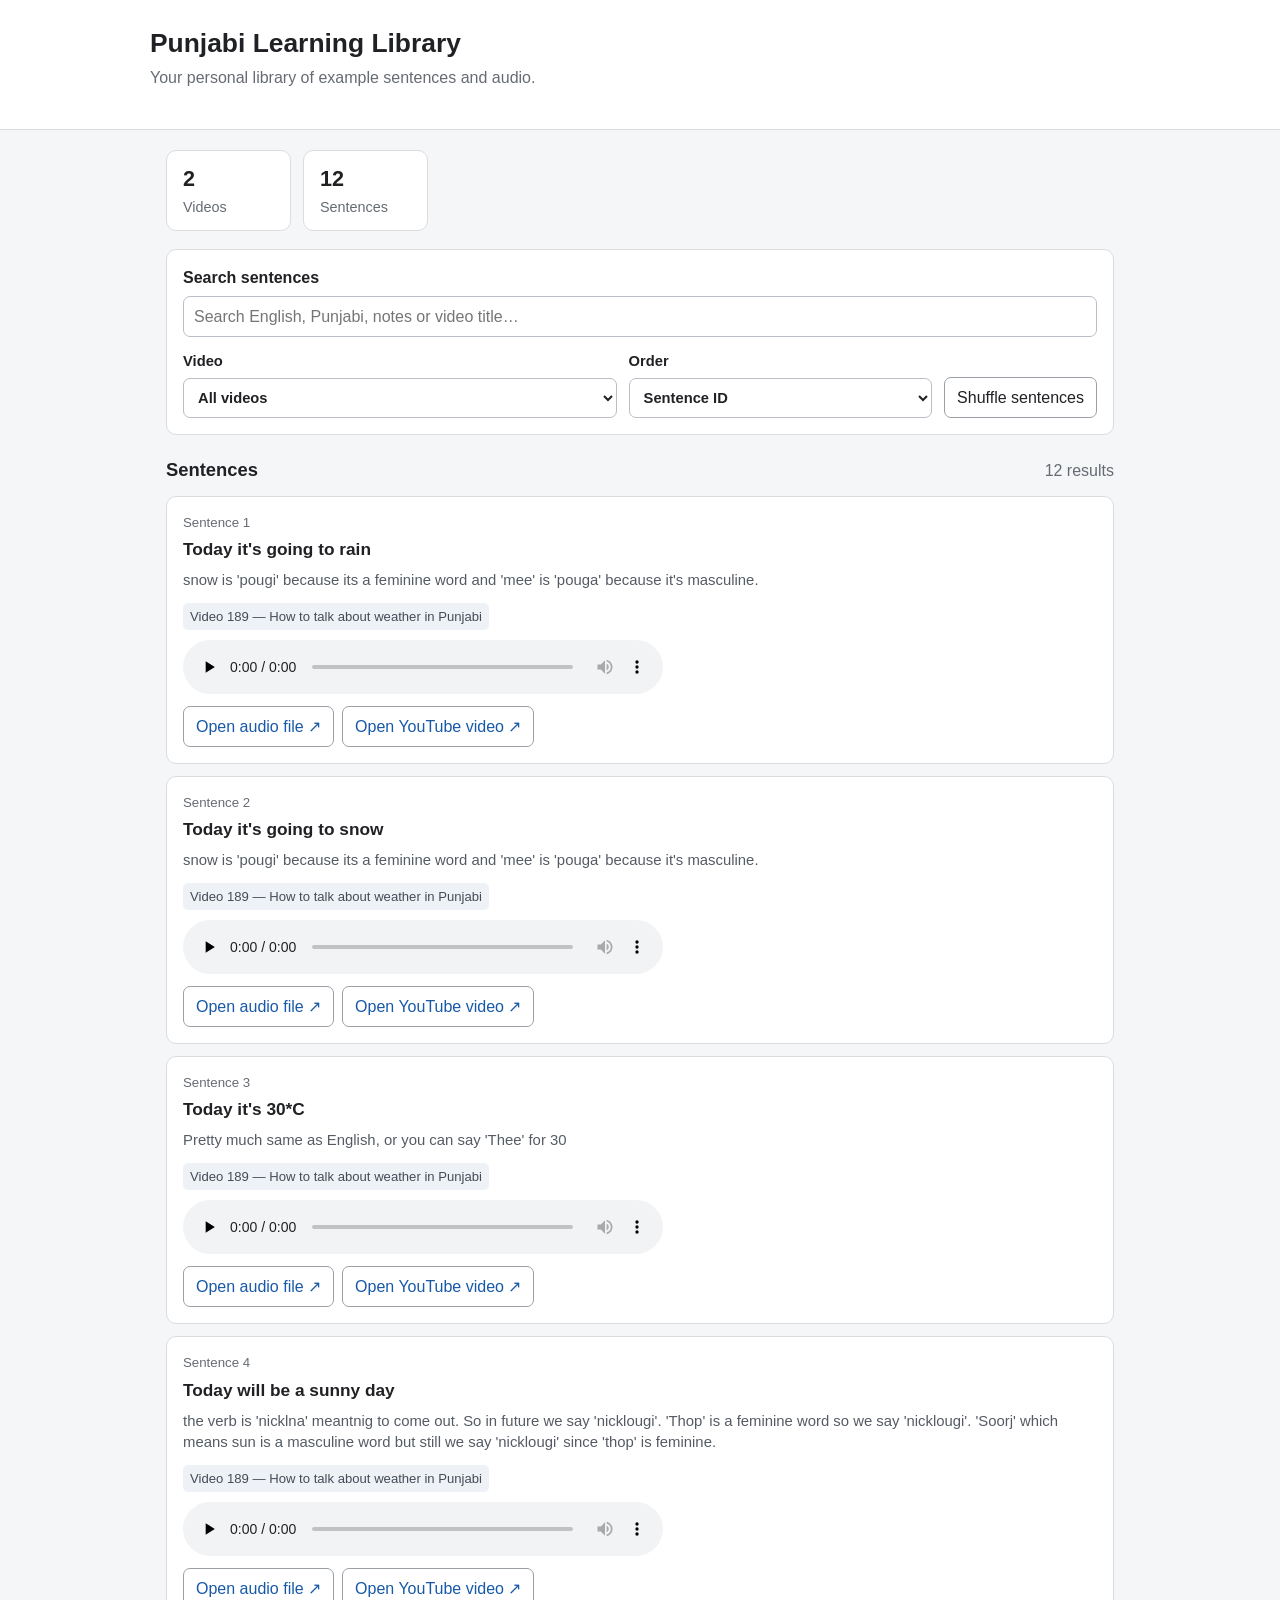
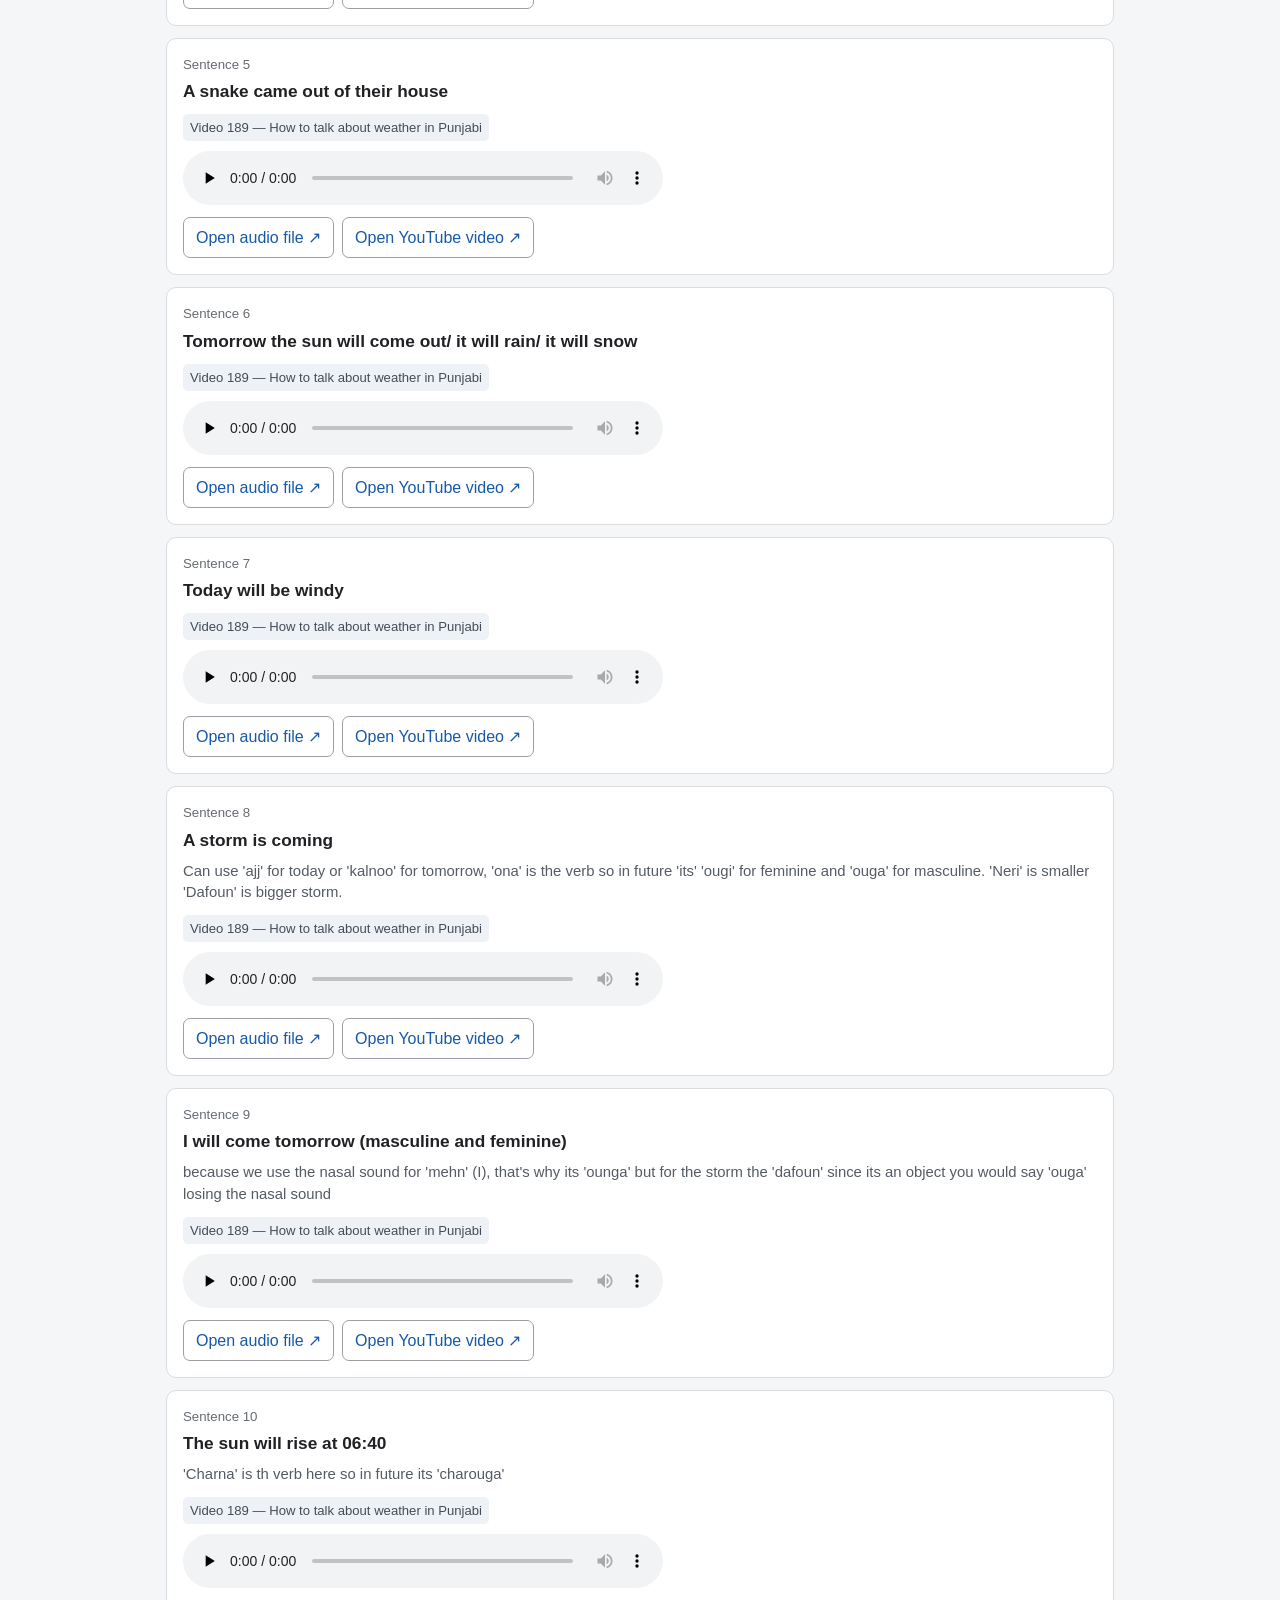
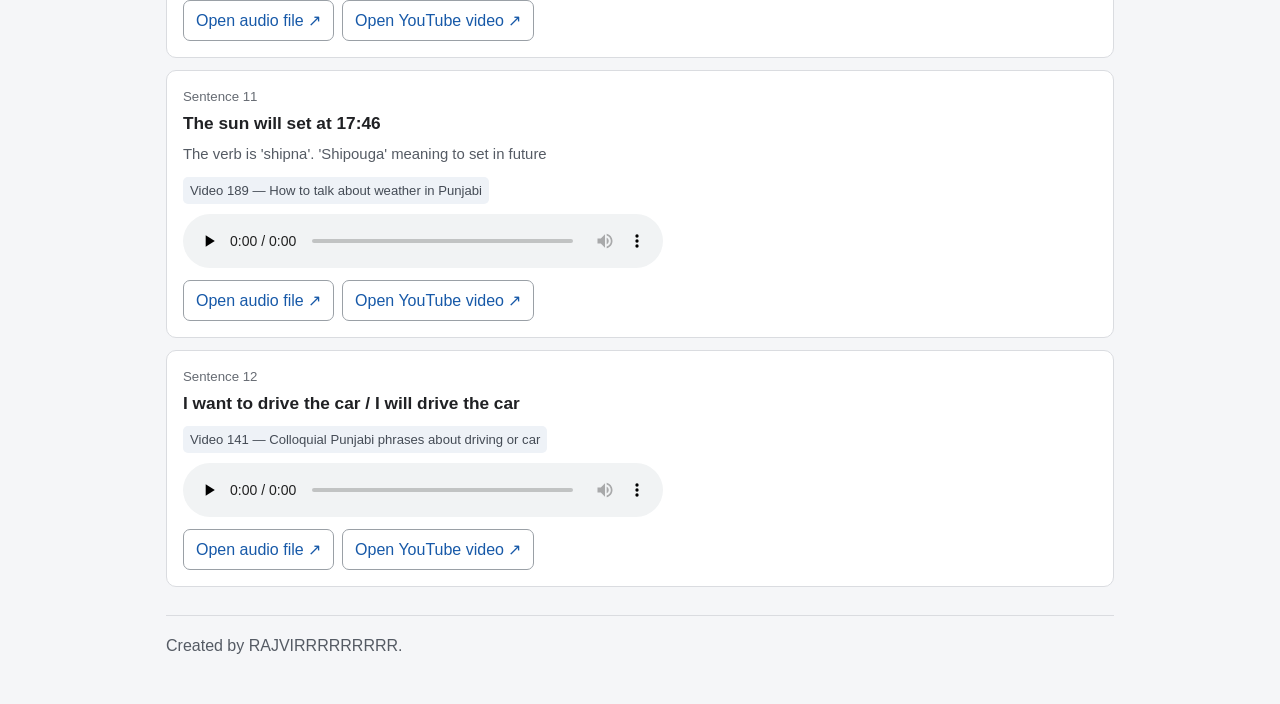
==== index.html @ 7f837b25 "Add files via upload" ====
<!doctype html>
<html lang="en">
<head>
  <meta charset="utf-8">
  <meta name="viewport" content="width=device-width, initial-scale=1">
  <title>Punjabi Learning Library</title>
  <link rel="stylesheet" href="style.css">
</head>
<body>
  <header class="page-header">
    <h1>Punjabi Learning Library</h1>
    <p class="muted">Your personal library of example sentences and audio.</p>
  </header>

  <main>
    <section class="summary-bar" aria-label="Library statistics">
      <div><strong id="video-count">0</strong><span>Videos</span></div>
      <div><strong id="sentence-count">0</strong><span>Sentences</span></div>
    </section>

    <section class="controls" aria-label="Search and filters">
      <label class="search-label" for="search">Search sentences</label>
      <input id="search" type="search" placeholder="Search English, Punjabi, notes or video title…">

      <div class="filter-row">
        <label for="video-filter">Video
          <select id="video-filter">
            <option value="">All videos</option>
          </select>
        </label>
        <label for="sort-order">Order
          <select id="sort-order">
            <option value="id">Sentence ID</option>
            <option value="video">Group by video</option>
            <option value="random">Shuffle</option>
          </select>
        </label>
        <button id="shuffle-button" type="button">Shuffle sentences</button>
      </div>
    </section>

    <section id="video-info" class="video-info hidden" aria-live="polite">
      <div class="video-info-heading">
        <h2 id="video-title"></h2>
        <a id="video-link" href="#" target="_blank" rel="noopener noreferrer">Open YouTube video ↗</a>
      </div>
      <p id="video-summary"></p>
    </section>

    <section>
      <div class="results-heading">
        <h2>Sentences</h2>
        <span id="result-count" class="muted"></span>
      </div>
      <div id="sentence-list" class="sentence-list"></div>
      <p id="empty-state" class="empty-state hidden">No sentences match your search.</p>
    </section>

    <footer>
      <p>Created by RAJVIRRRRRRRRR.</p>
    </footer>
  </main>

  <script src="data.js"></script>
  <script src="app.js"></script>
</body>
</html>
---- style.css ----
* {
  box-sizing: border-box;
}

:root {
  color-scheme: light;
  font-family: Arial, Helvetica, sans-serif;
  color: #202124;
  background: #f5f6f8;
}

body {
  margin: 0;
  line-height: 1.45;
}

.page-header {
  background: #fff;
  border-bottom: 1px solid #dadce0;
  padding: 24px max(18px, calc((100% - 980px) / 2));
}

h1, h2, p {
  margin-top: 0;
}

h1 {
  font-size: 1.65rem;
  margin-bottom: 4px;
}

h2 {
  font-size: 1.15rem;
  margin-bottom: 0;
}

main {
  max-width: 980px;
  margin: 0 auto;
  padding: 20px 16px 40px;
}

.muted {
  color: #666b73;
}

.small {
  font-size: 0.88rem;
}

.summary-bar {
  display: flex;
  gap: 12px;
  margin-bottom: 18px;
}

.summary-bar > div {
  background: #fff;
  border: 1px solid #dadce0;
  border-radius: 10px;
  padding: 12px 16px;
  min-width: 125px;
  display: flex;
  flex-direction: column;
  gap: 2px;
}

.summary-bar strong {
  font-size: 1.35rem;
}

.summary-bar span {
  color: #666b73;
  font-size: 0.9rem;
}

.controls, .video-info, .sentence-card {
  background: #fff;
  border: 1px solid #dadce0;
  border-radius: 10px;
}

.controls {
  padding: 16px;
  margin-bottom: 18px;
}

.search-label {
  display: block;
  font-weight: 700;
  margin-bottom: 7px;
}

input[type="search"], select {
  width: 100%;
  min-height: 40px;
  border: 1px solid #b9bec7;
  border-radius: 7px;
  padding: 8px 10px;
  font: inherit;
  background: #fff;
  color: inherit;
}

.filter-row {
  display: grid;
  grid-template-columns: minmax(160px, 1fr) minmax(140px, 0.7fr) auto;
  align-items: end;
  gap: 12px;
  margin-top: 14px;
}

.filter-row label {
  display: flex;
  flex-direction: column;
  gap: 6px;
  font-size: 0.92rem;
  font-weight: 700;
}

button, .button-link {
  min-height: 40px;
  border: 1px solid #9aa0a6;
  border-radius: 7px;
  padding: 8px 12px;
  background: #fff;
  color: #202124;
  font: inherit;
  cursor: pointer;
  text-decoration: none;
  display: inline-flex;
  align-items: center;
  justify-content: center;
}

button:hover, .button-link:hover {
  background: #f0f3f7;
}

.video-info {
  padding: 16px;
  margin-bottom: 18px;
}

.video-info-heading {
  display: flex;
  align-items: center;
  justify-content: space-between;
  gap: 12px;
  flex-wrap: wrap;
  margin-bottom: 8px;
}

.video-info a, .sentence-card a {
  color: #1759a8;
}

.video-info p {
  margin-bottom: 0;
}

.results-heading {
  display: flex;
  align-items: baseline;
  justify-content: space-between;
  gap: 10px;
  margin: 22px 0 12px;
}

.sentence-list {
  display: grid;
  gap: 12px;
}

.sentence-card {
  padding: 16px;
}

.card-top {
  display: flex;
  align-items: flex-start;
  justify-content: space-between;
  gap: 12px;
}

.sentence-id {
  color: #666b73;
  font-size: 0.83rem;
  margin-bottom: 5px;
}

.english {
  font-size: 1.08rem;
  font-weight: 700;
  margin-bottom: 7px;
}

.punjabi {
  font-size: 1.05rem;
  margin-bottom: 8px;
}

.notes {
  color: #555b64;
  font-size: 0.93rem;
  margin: 8px 0;
}

.card-actions {
  display: flex;
  flex-wrap: wrap;
  gap: 8px;
  margin-top: 12px;
}

.audio-player {
  width: 100%;
  max-width: 480px;
  display: block;
  margin-top: 10px;
}

.video-tag {
  display: inline-block;
  border-radius: 5px;
  background: #eef2f7;
  padding: 4px 7px;
  color: #444b55;
  font-size: 0.82rem;
  margin-top: 3px;
}

.empty-state {
  background: #fff;
  border: 1px dashed #b9bec7;
  border-radius: 10px;
  padding: 24px;
  text-align: center;
  color: #666b73;
}

.hidden {
  display: none !important;
}

footer {
  margin-top: 28px;
  border-top: 1px solid #dadce0;
  padding-top: 18px;
  color: #555b64;
}

footer p {
  margin-bottom: 6px;
}

@media (max-width: 640px) {
  .page-header {
    padding: 20px 16px;
  }

  .filter-row {
    grid-template-columns: 1fr;
  }

  .filter-row button {
    width: 100%;
  }

  .summary-bar > div {
    flex: 1;
    min-width: 0;
  }

  .sentence-card {
    padding: 13px;
  }

  .card-top {
    display: block;
  }
}
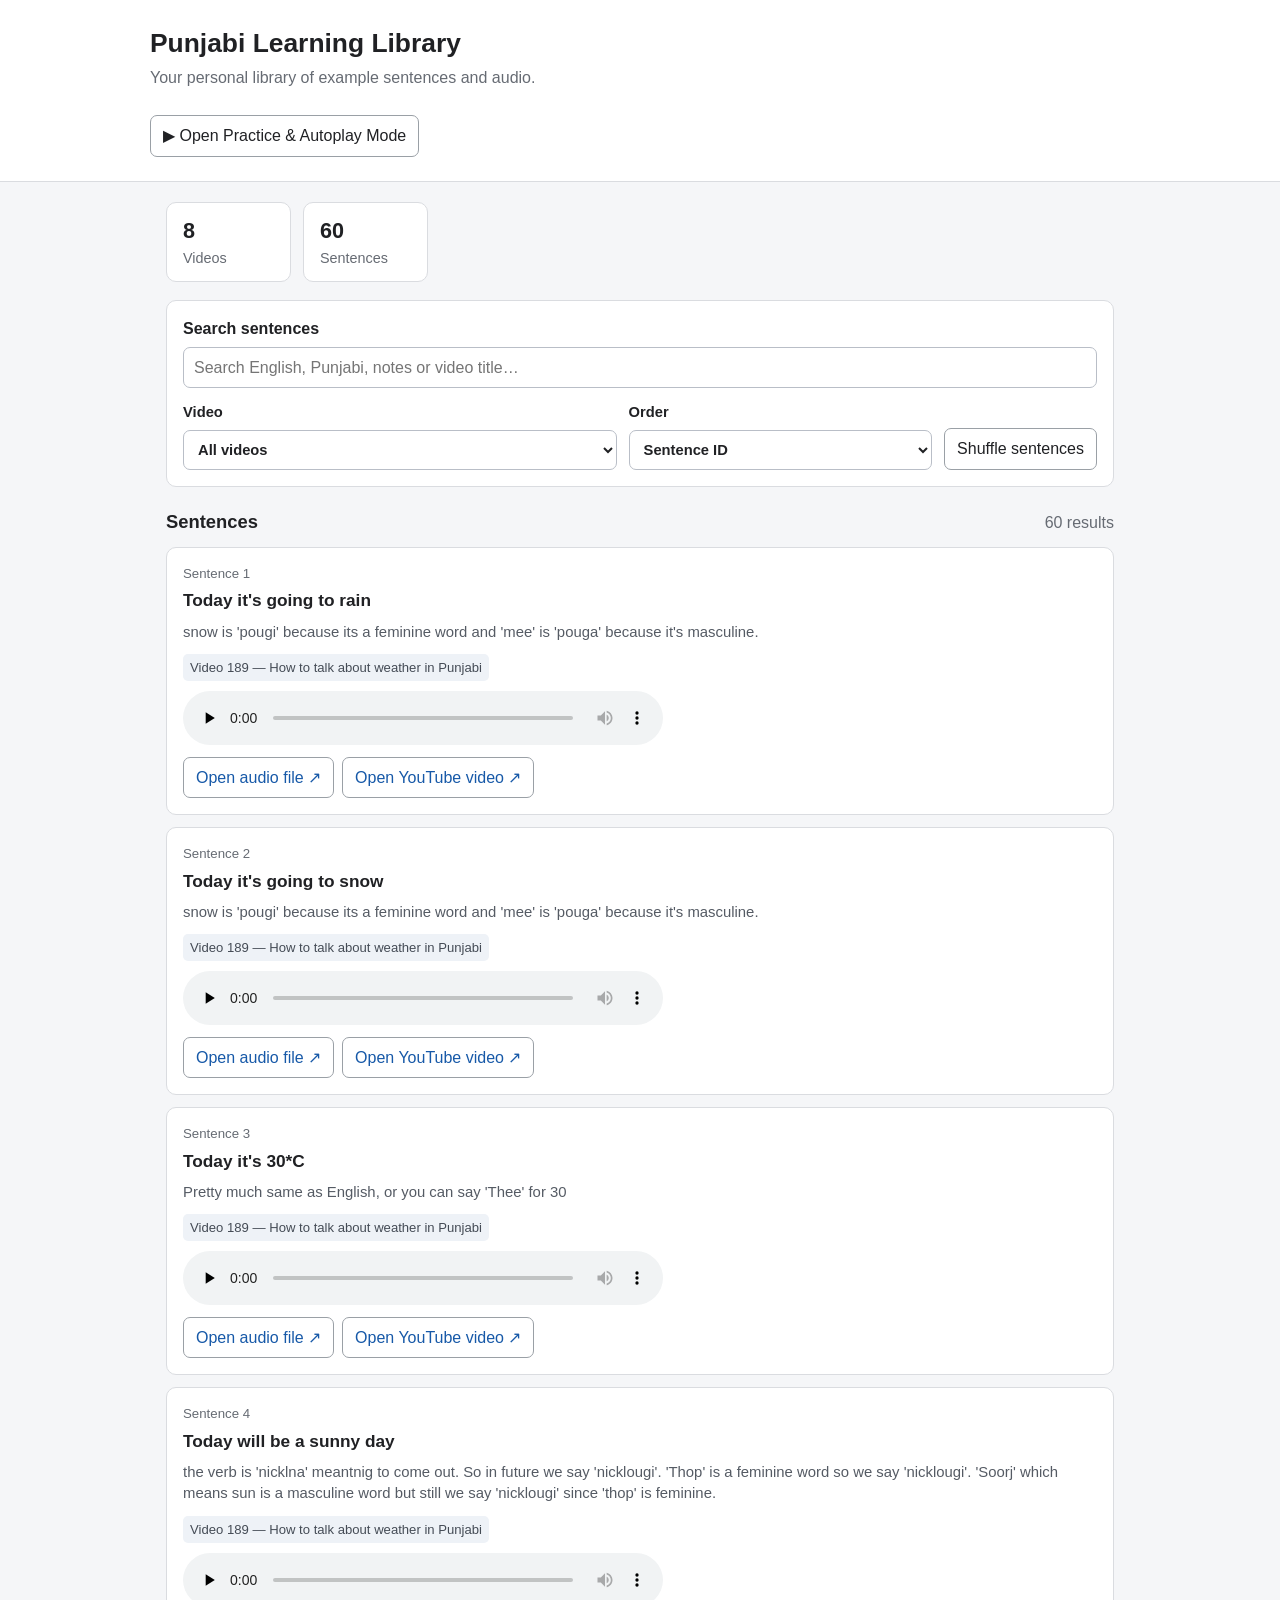
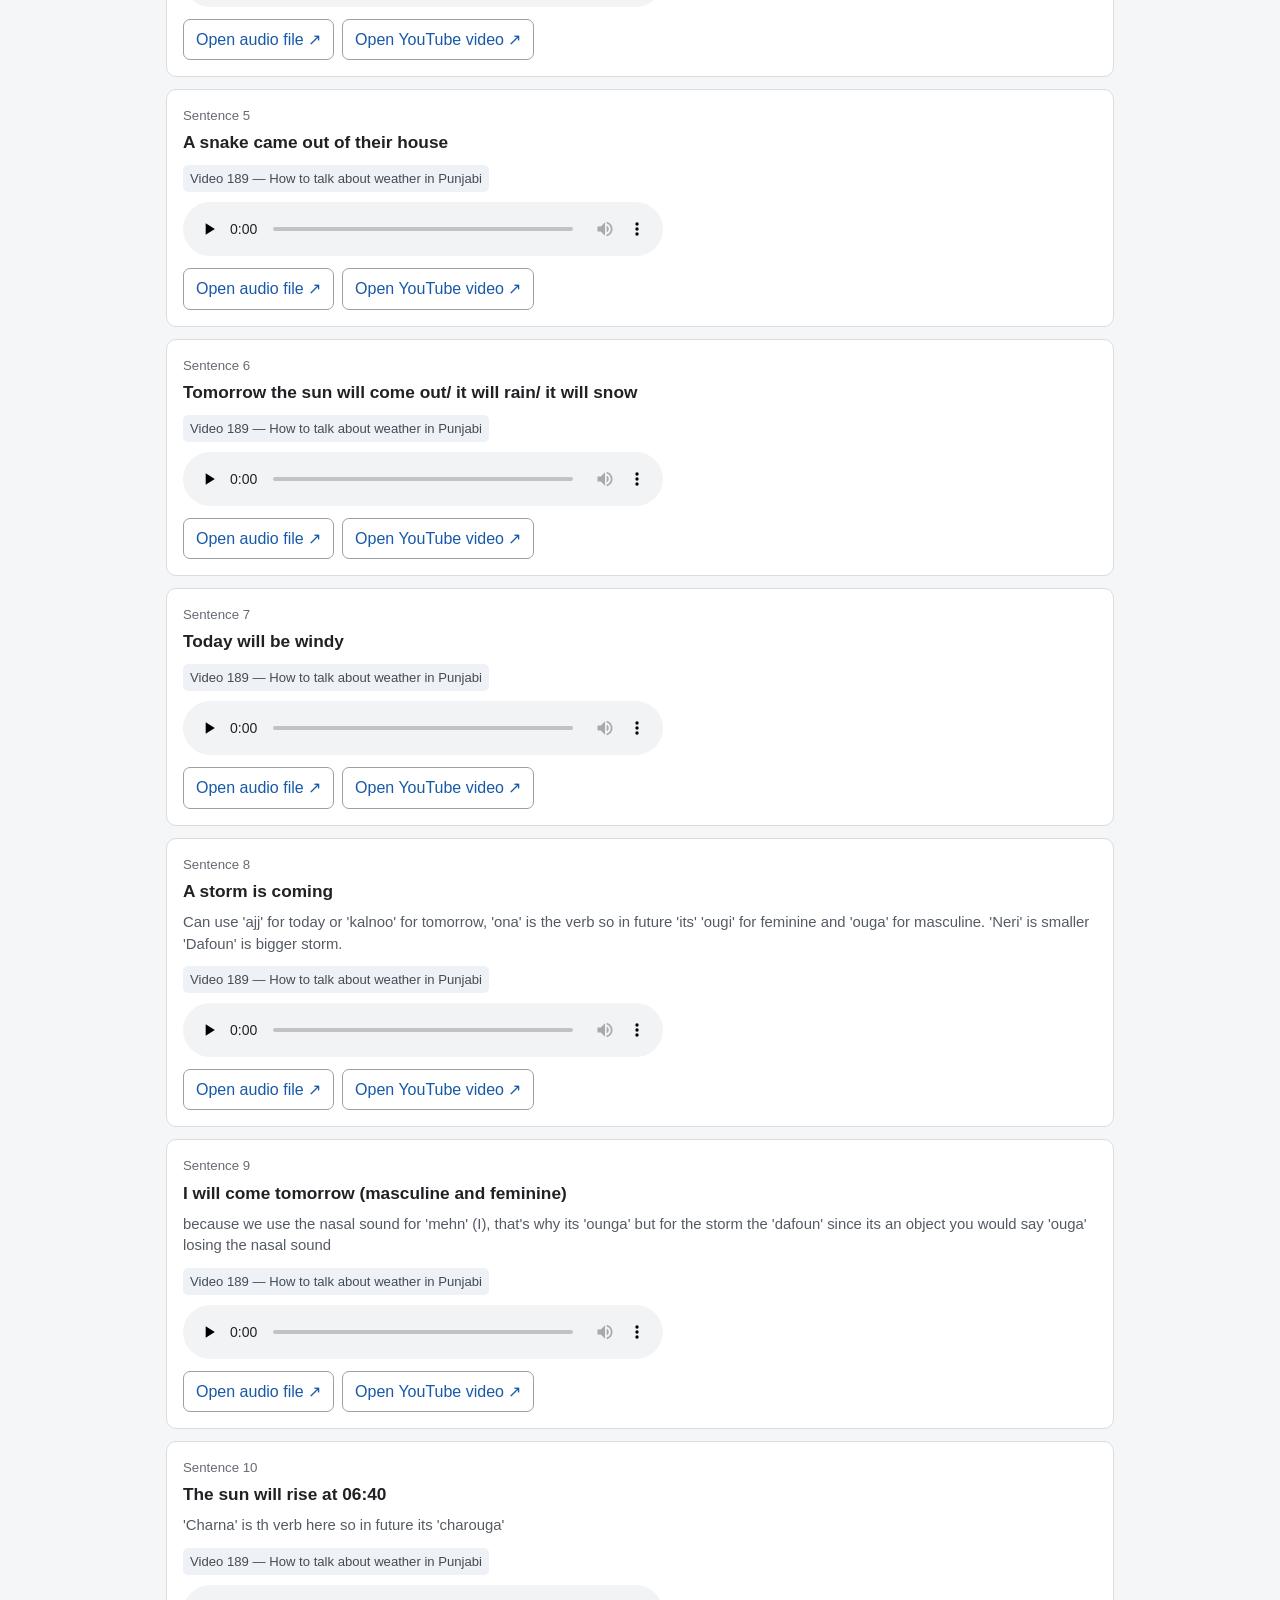
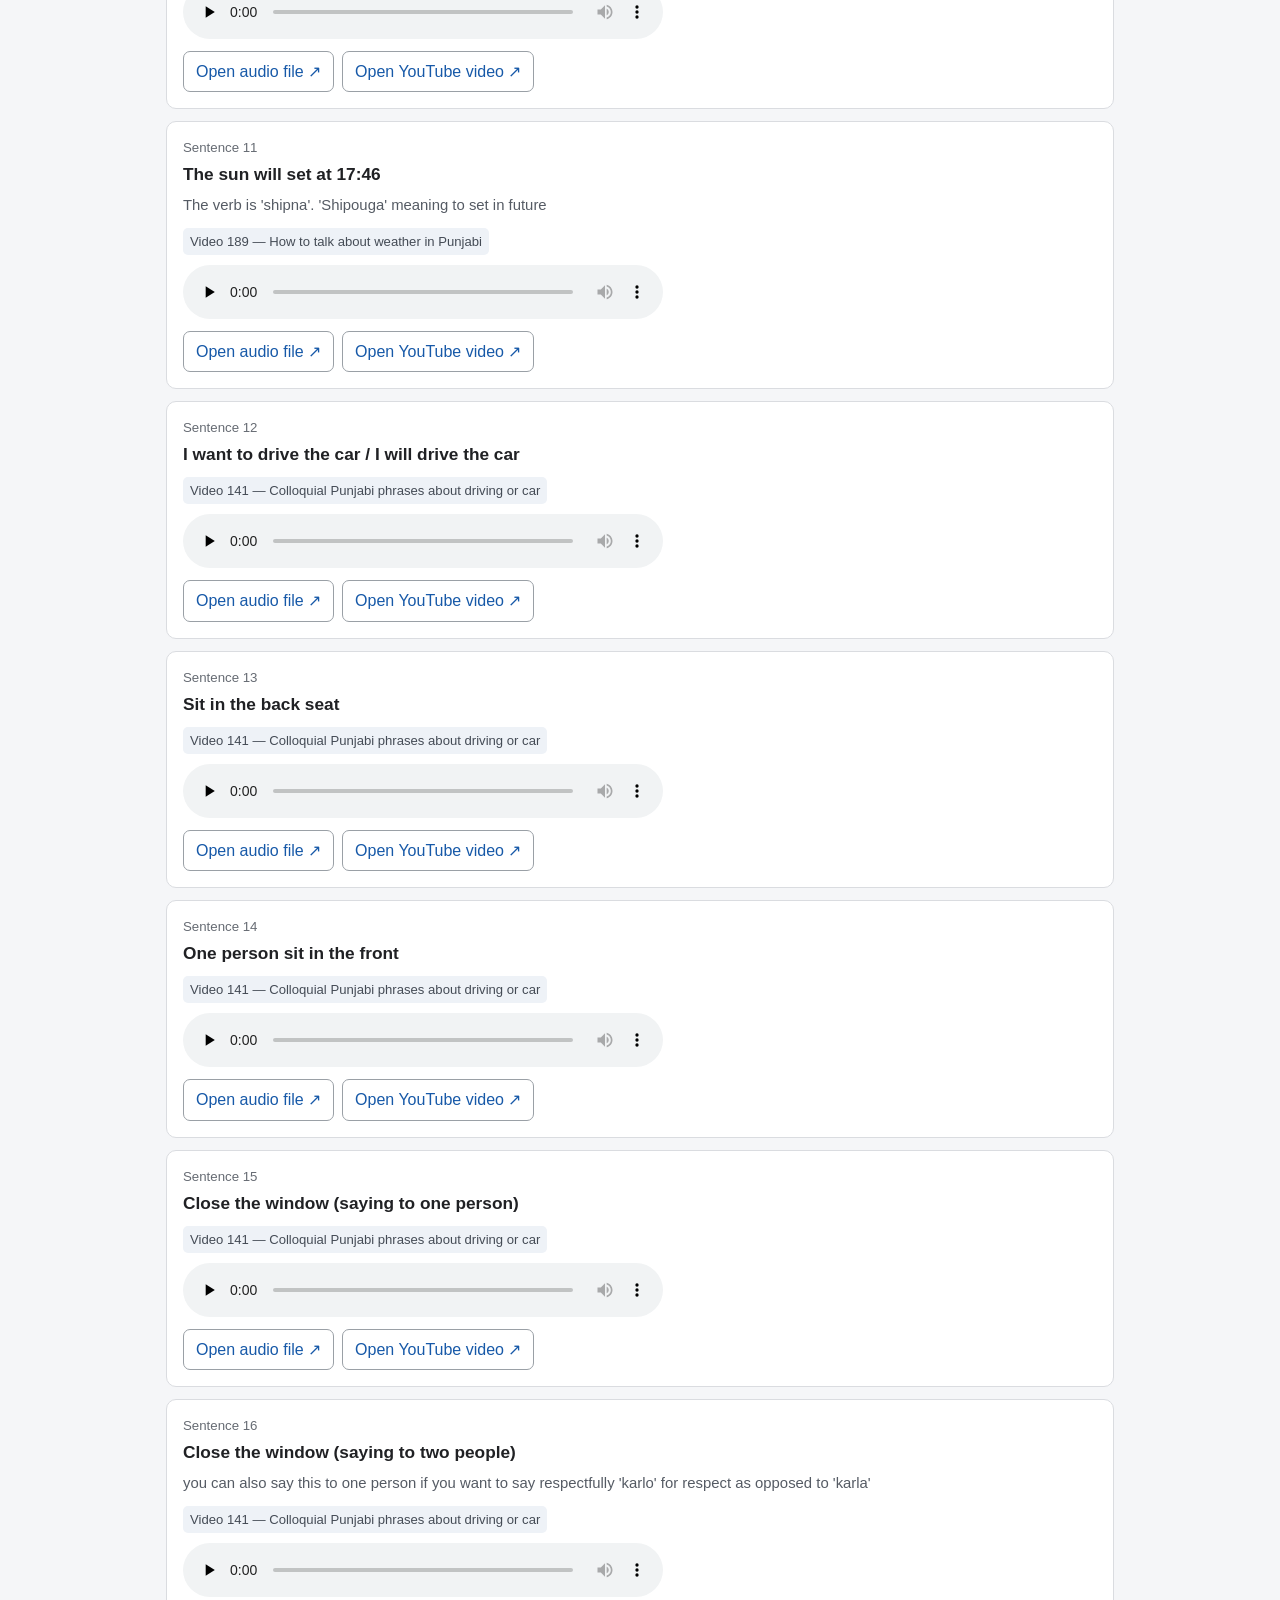
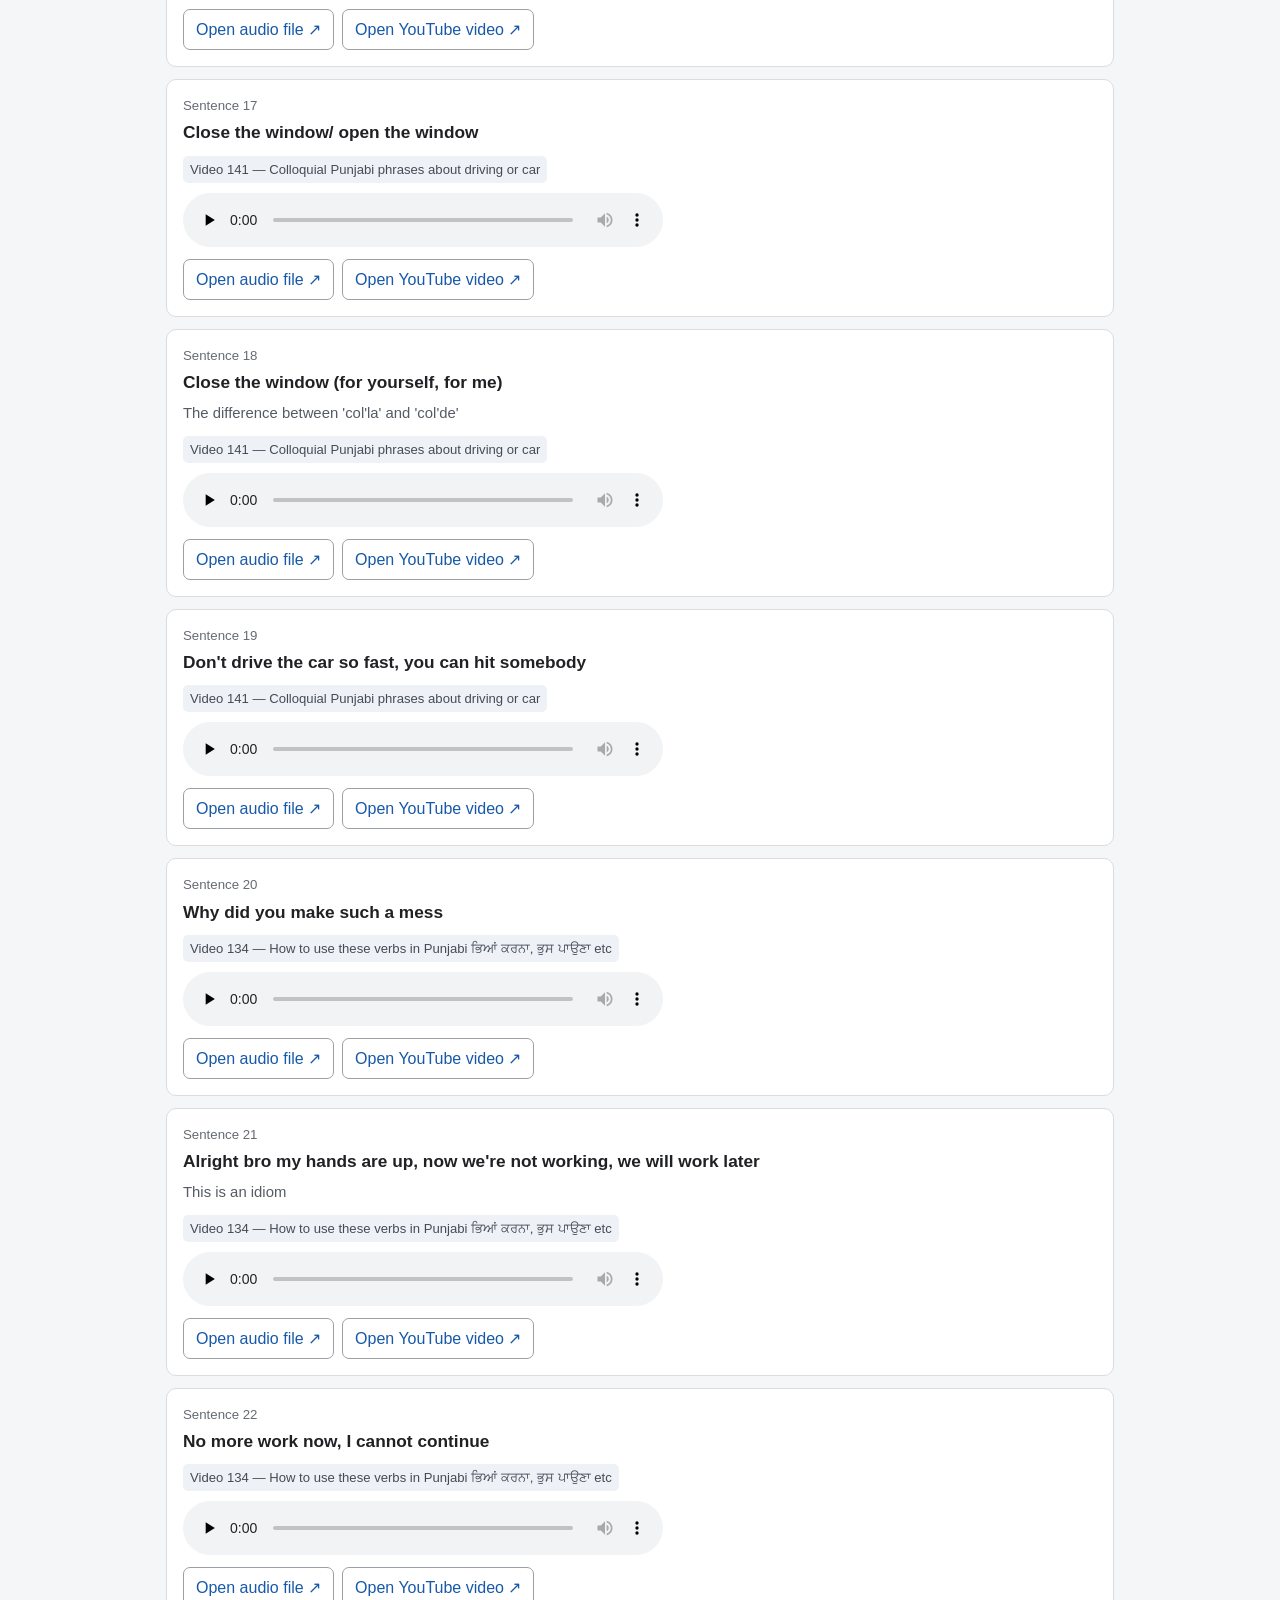
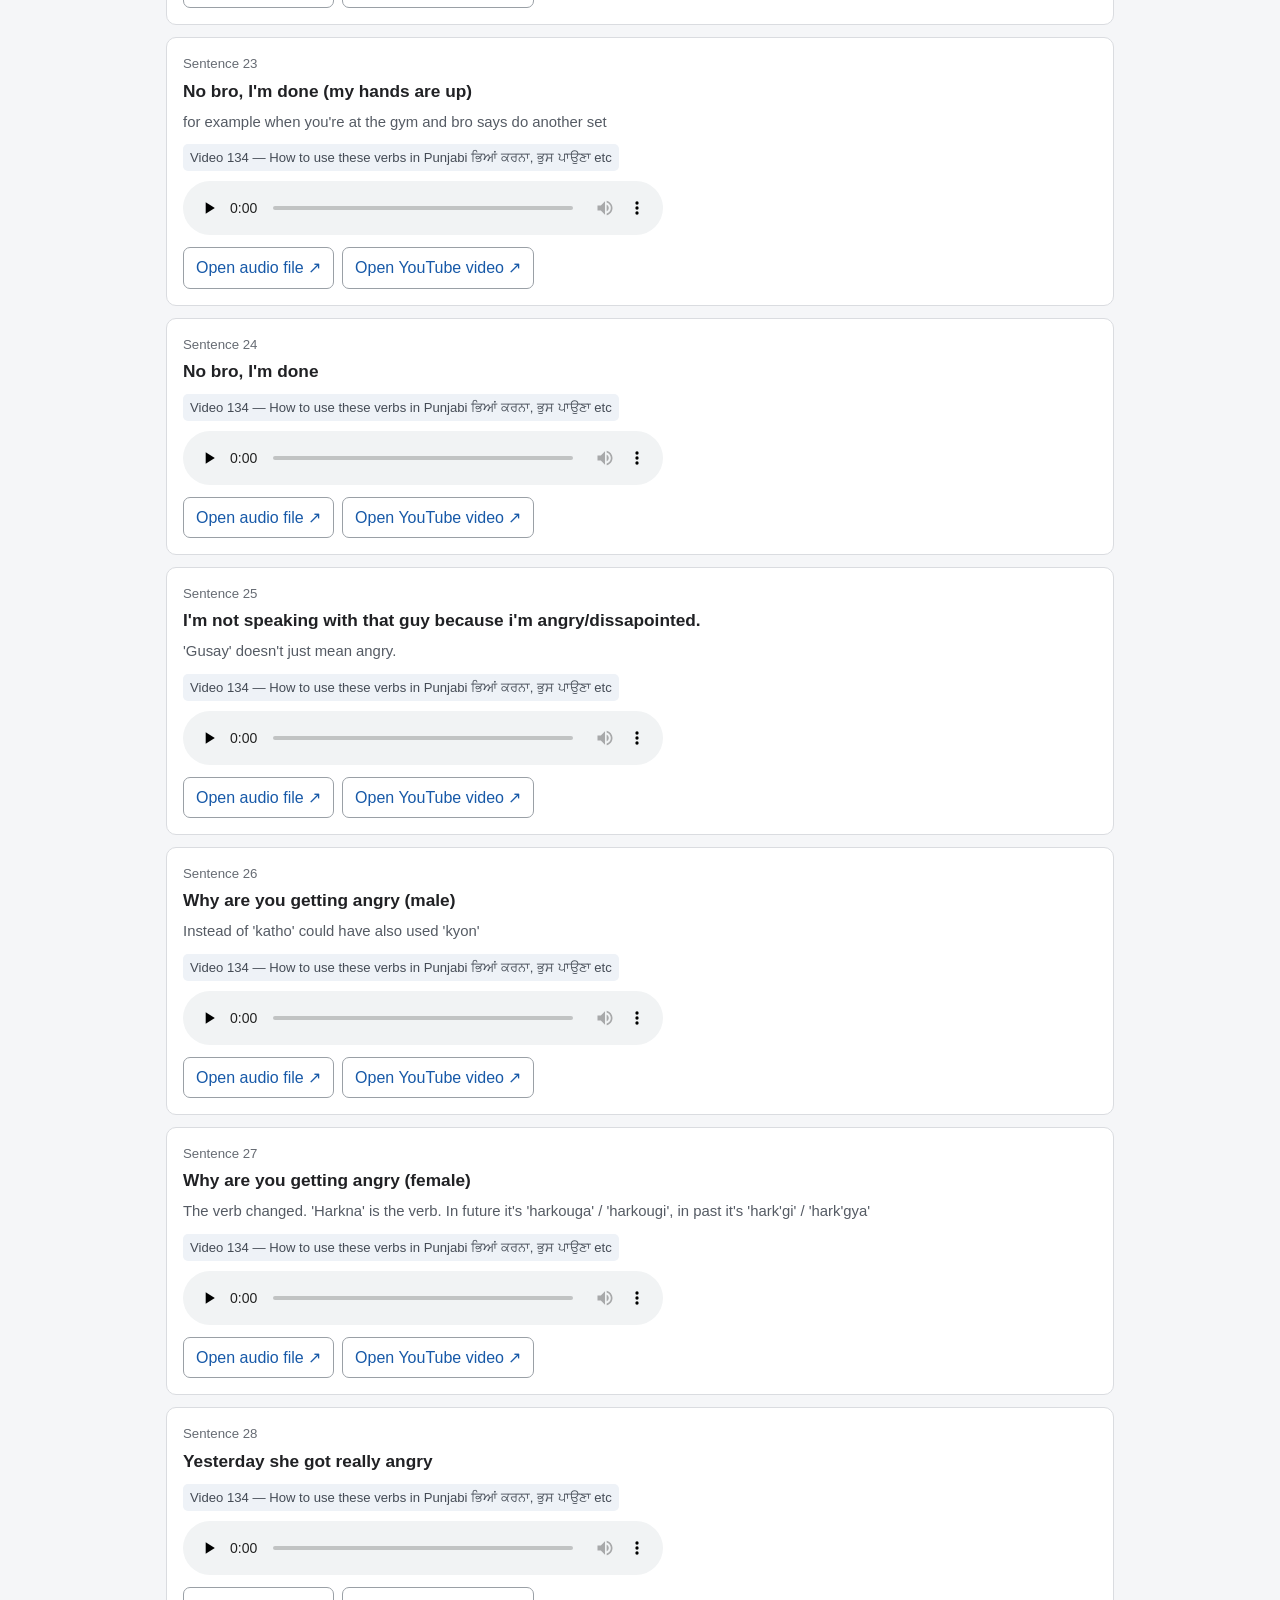
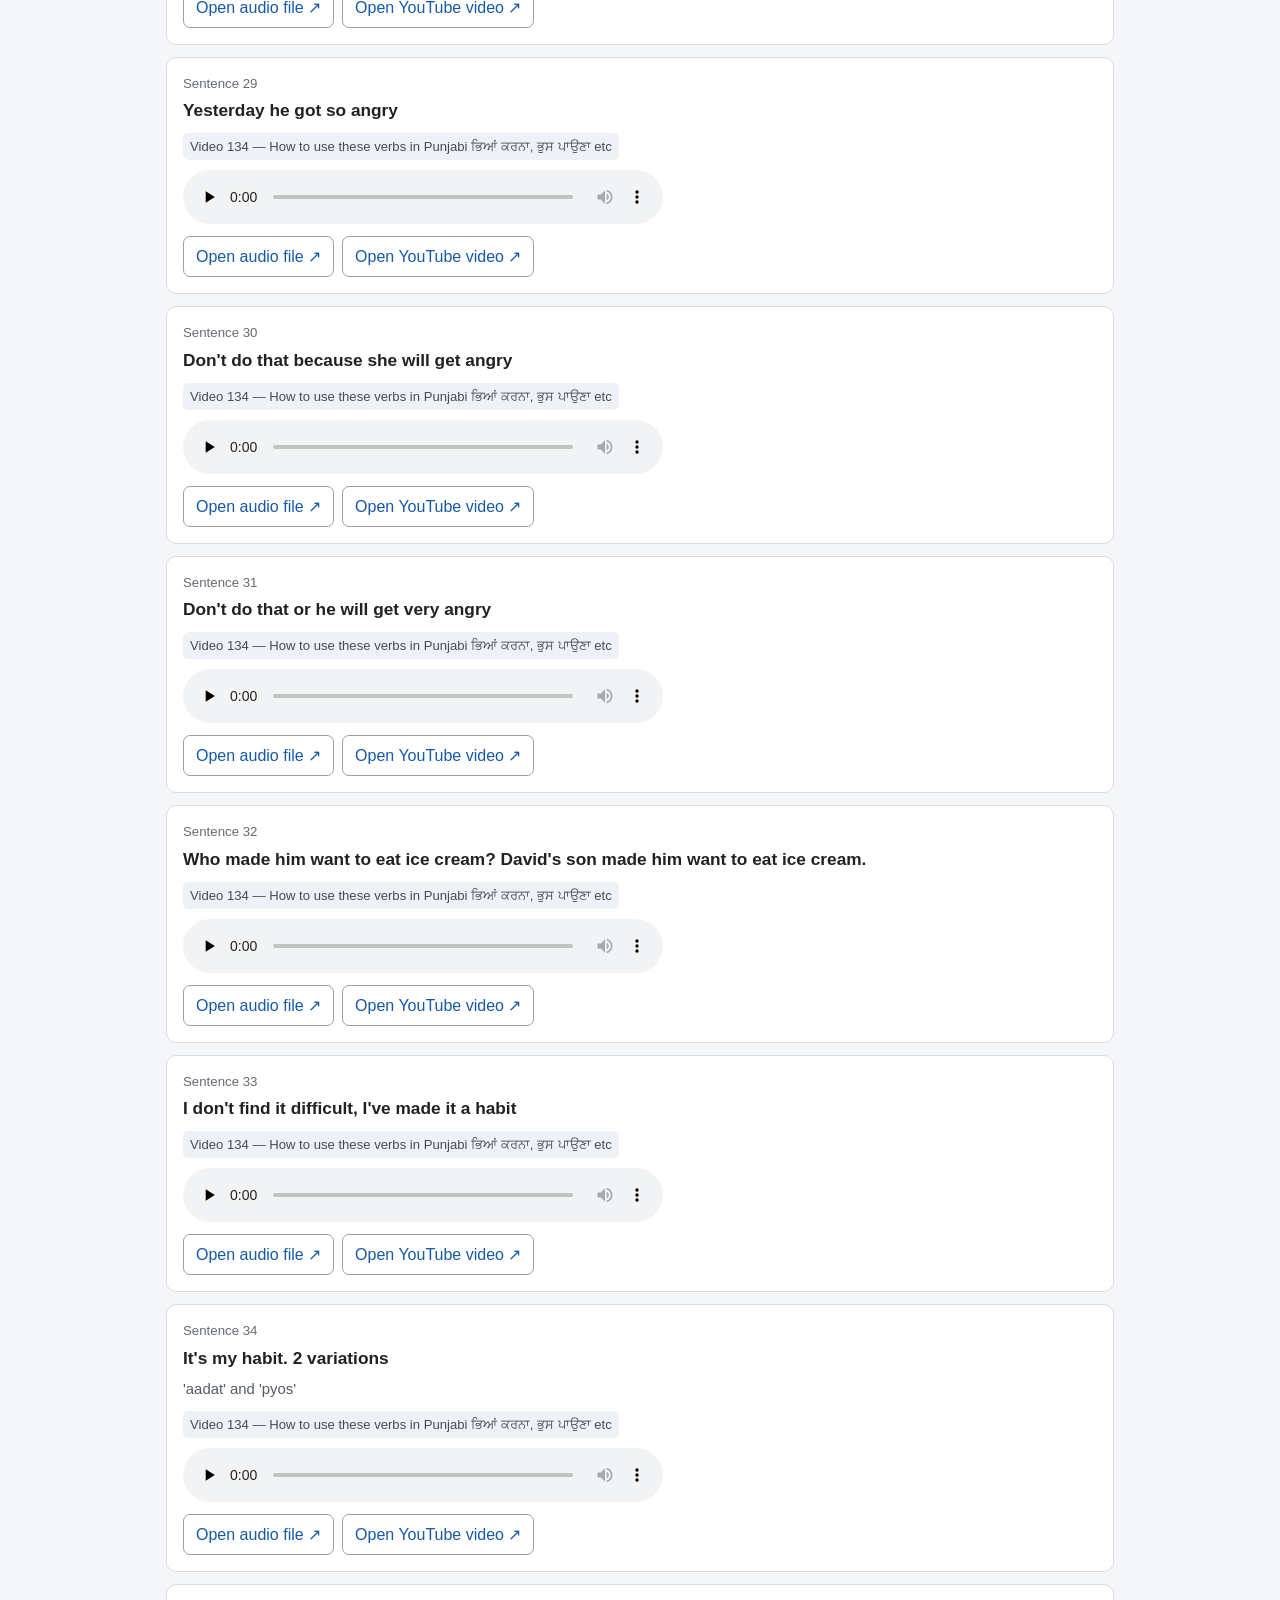
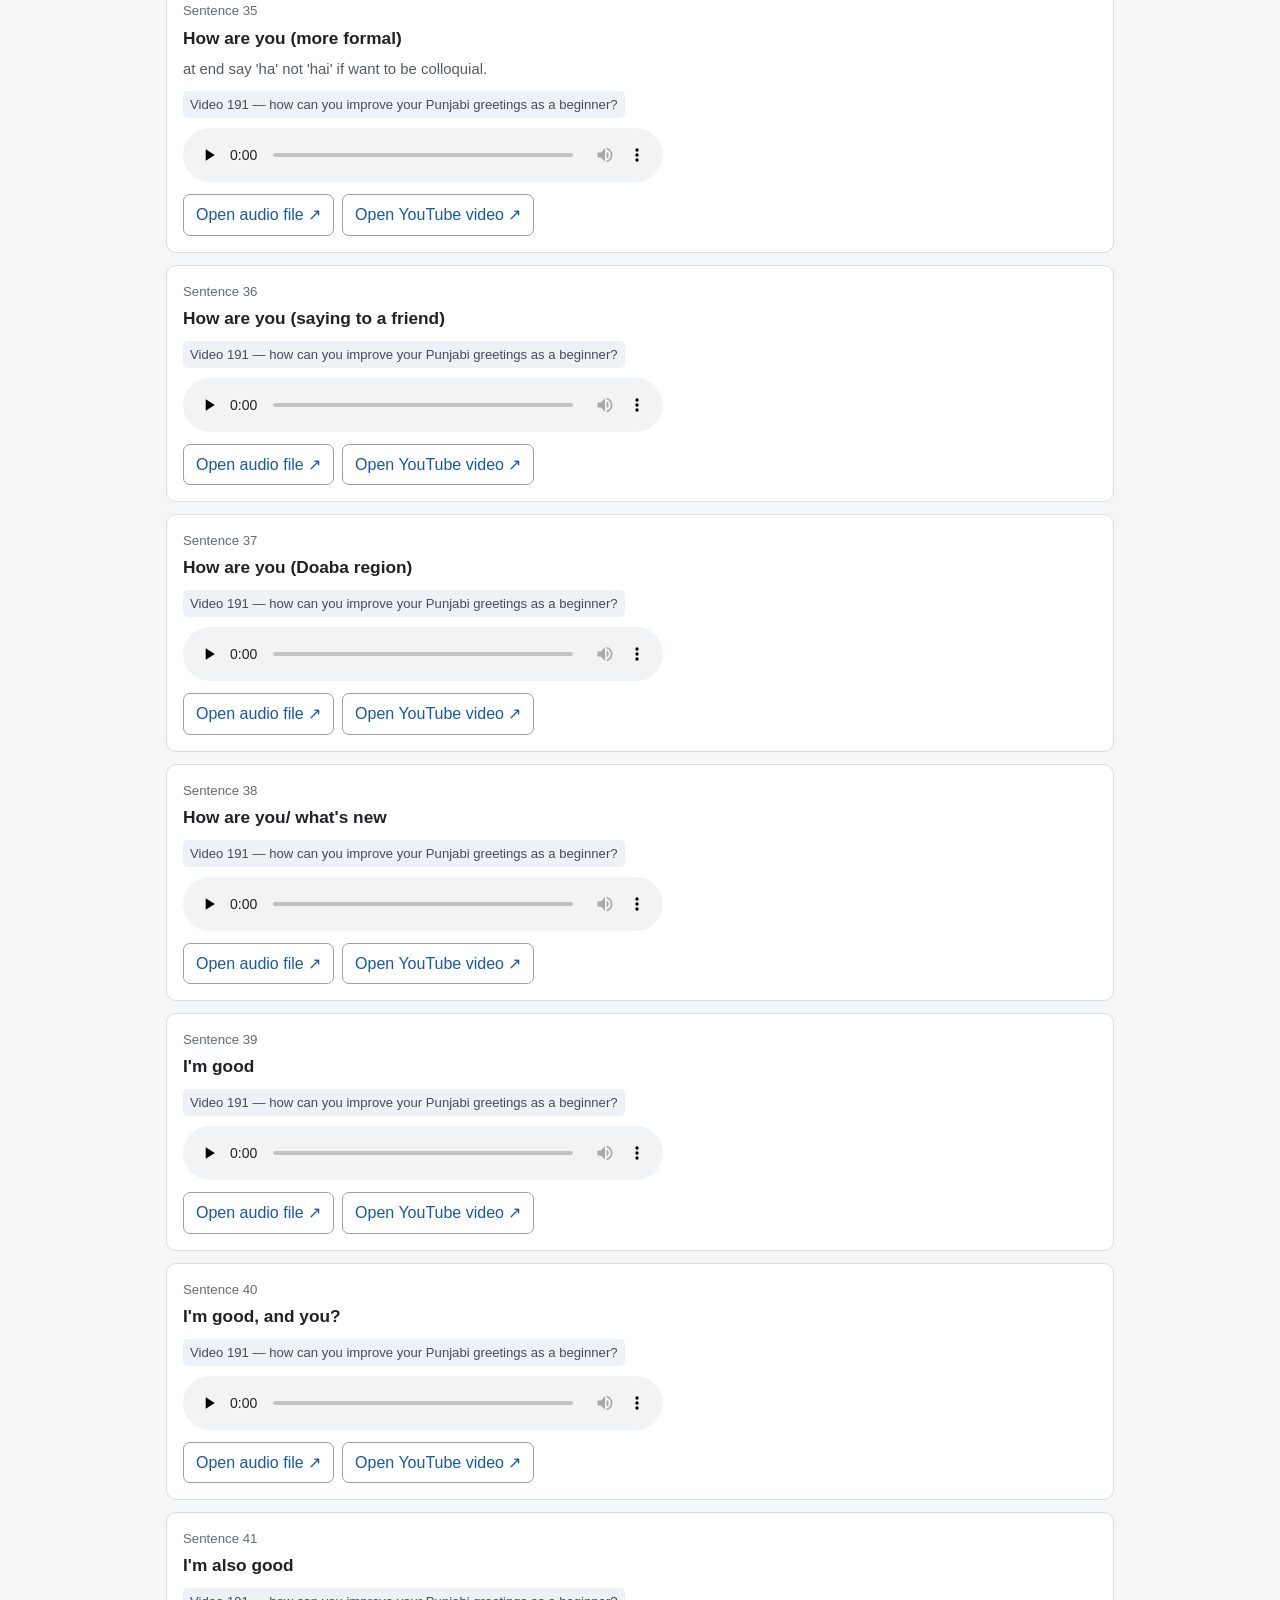
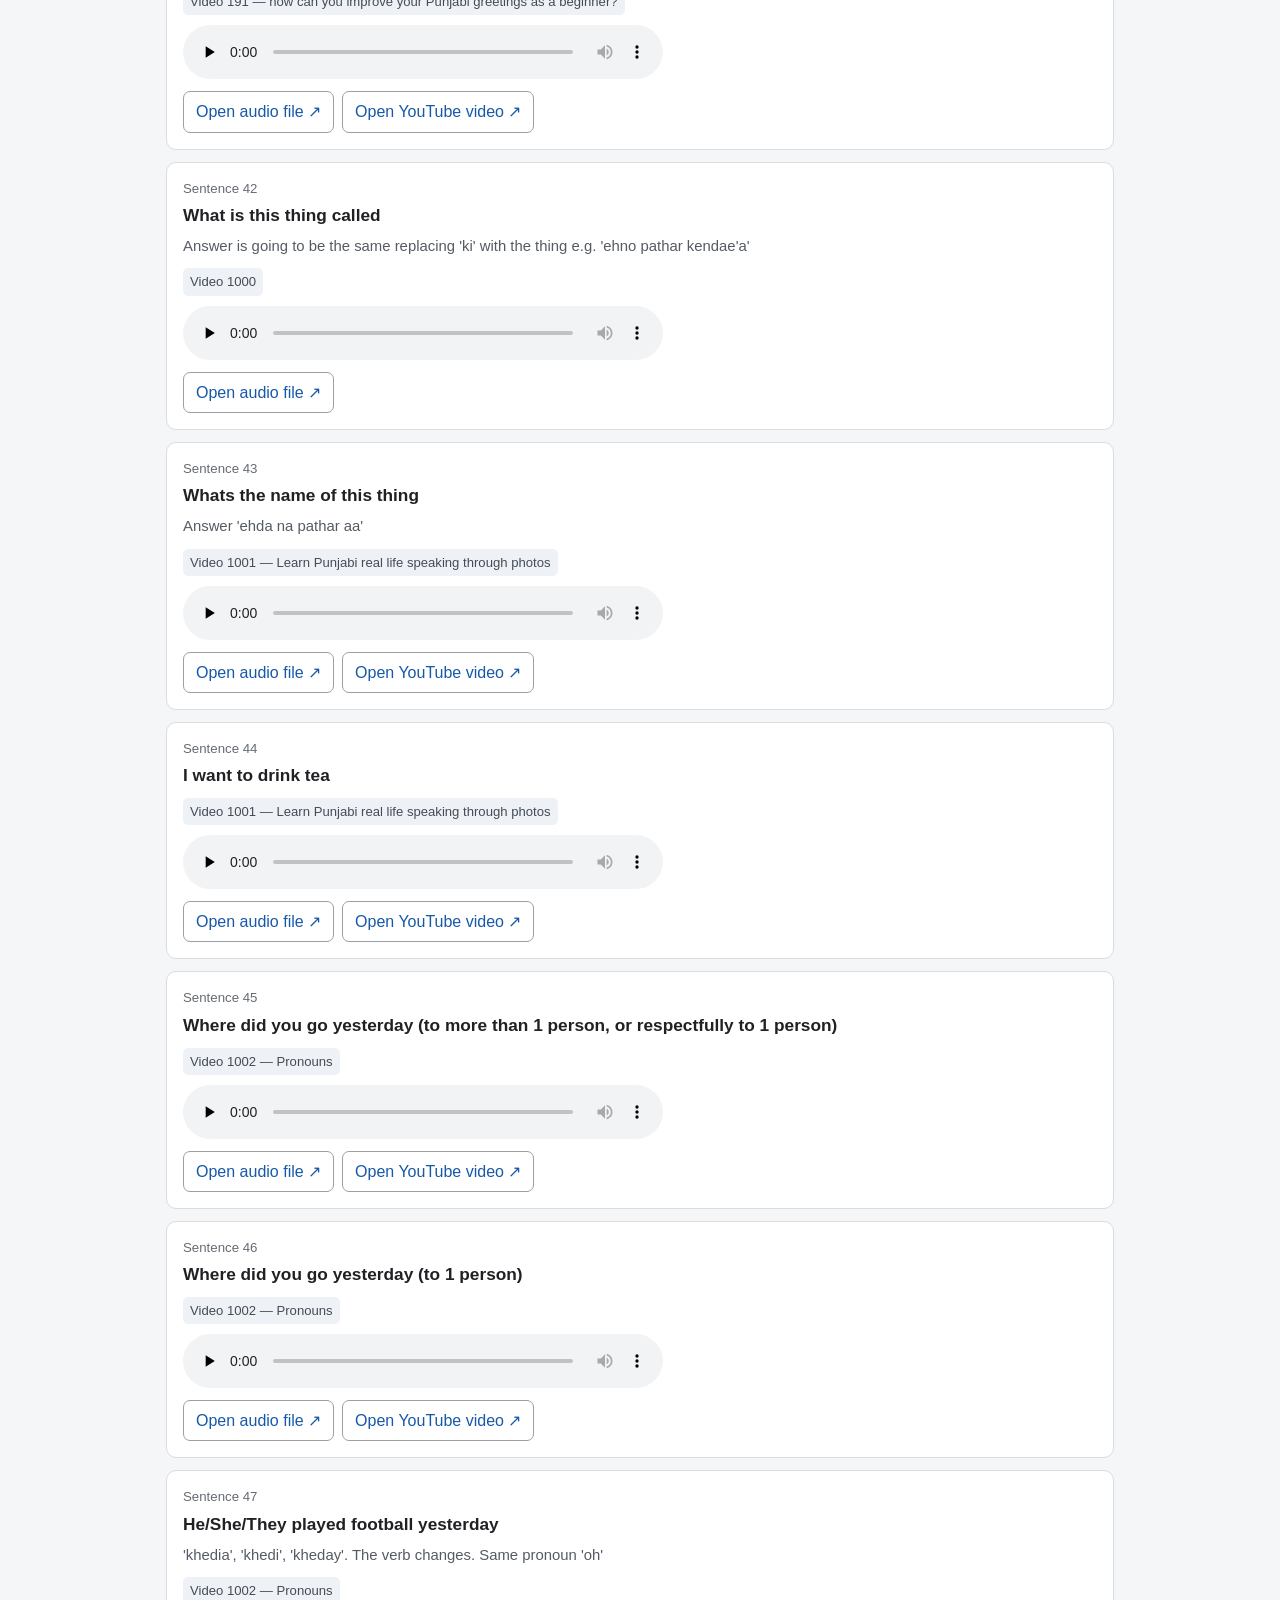
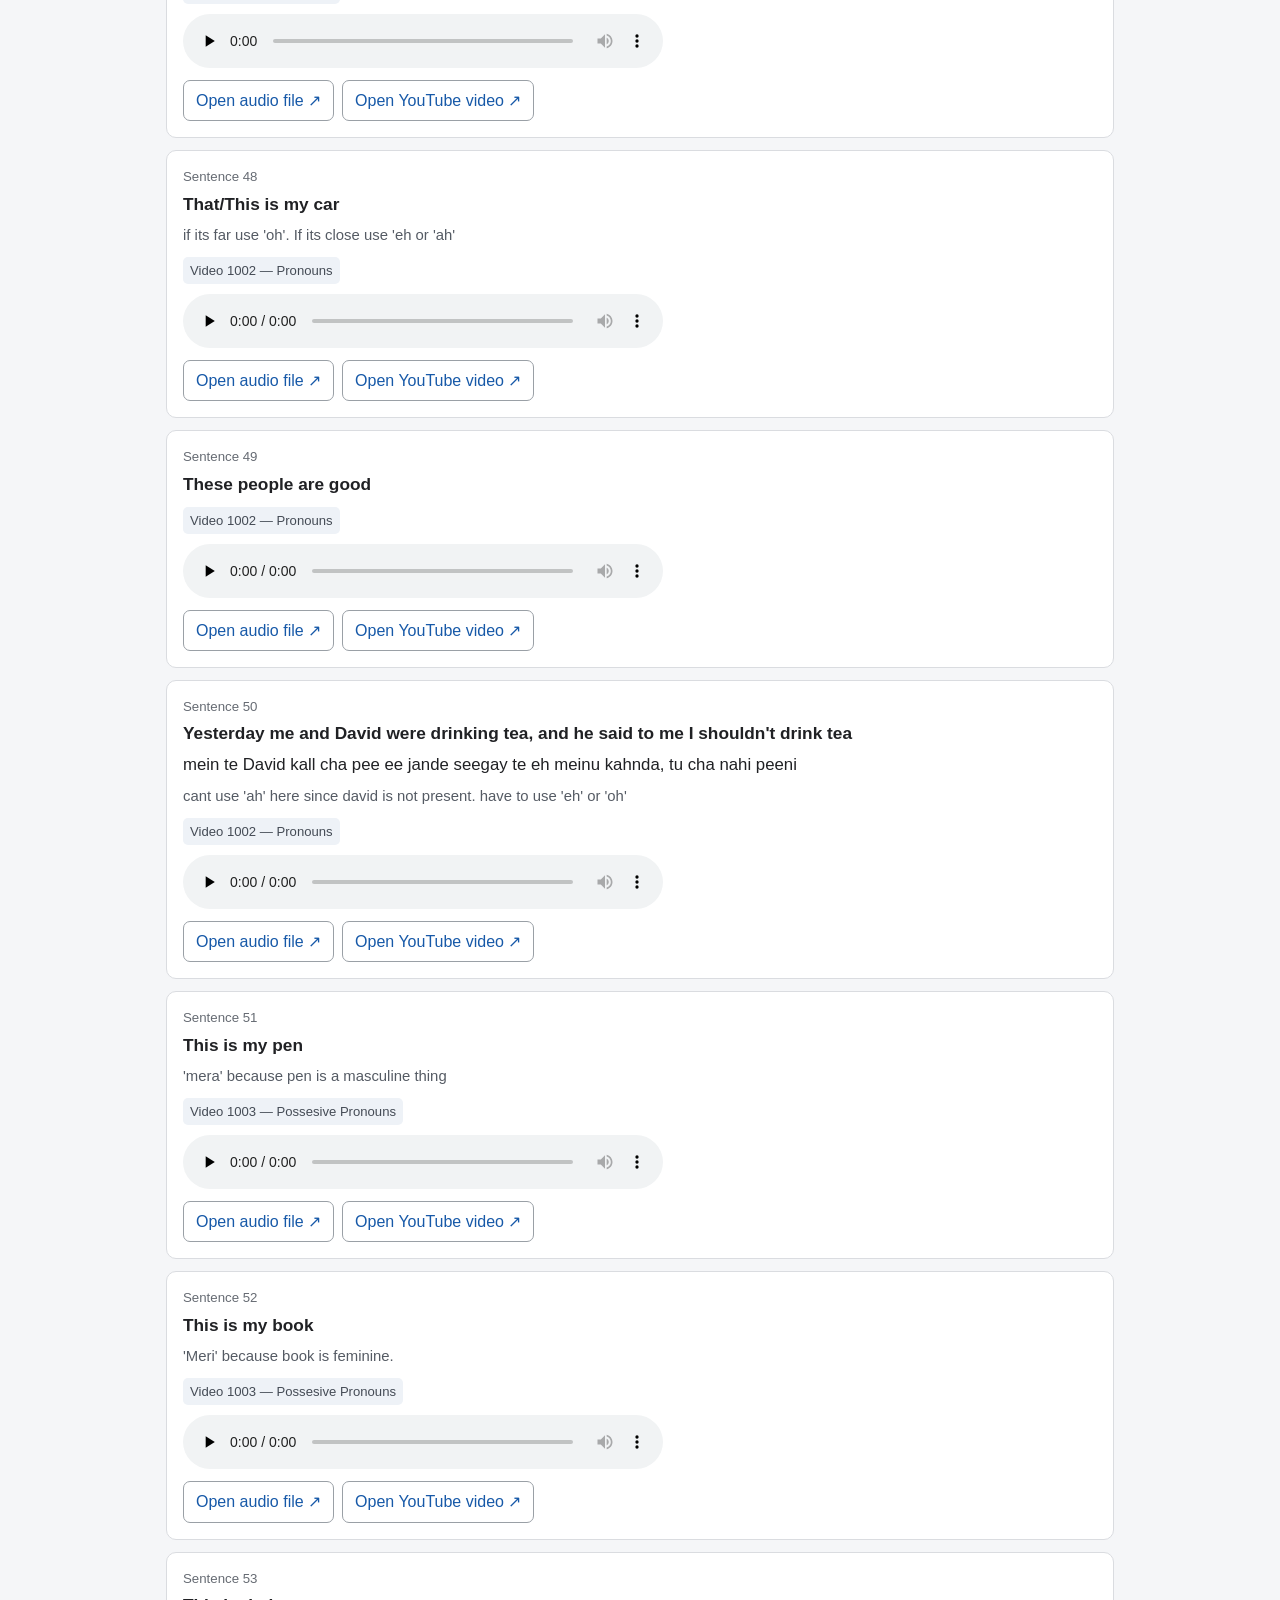
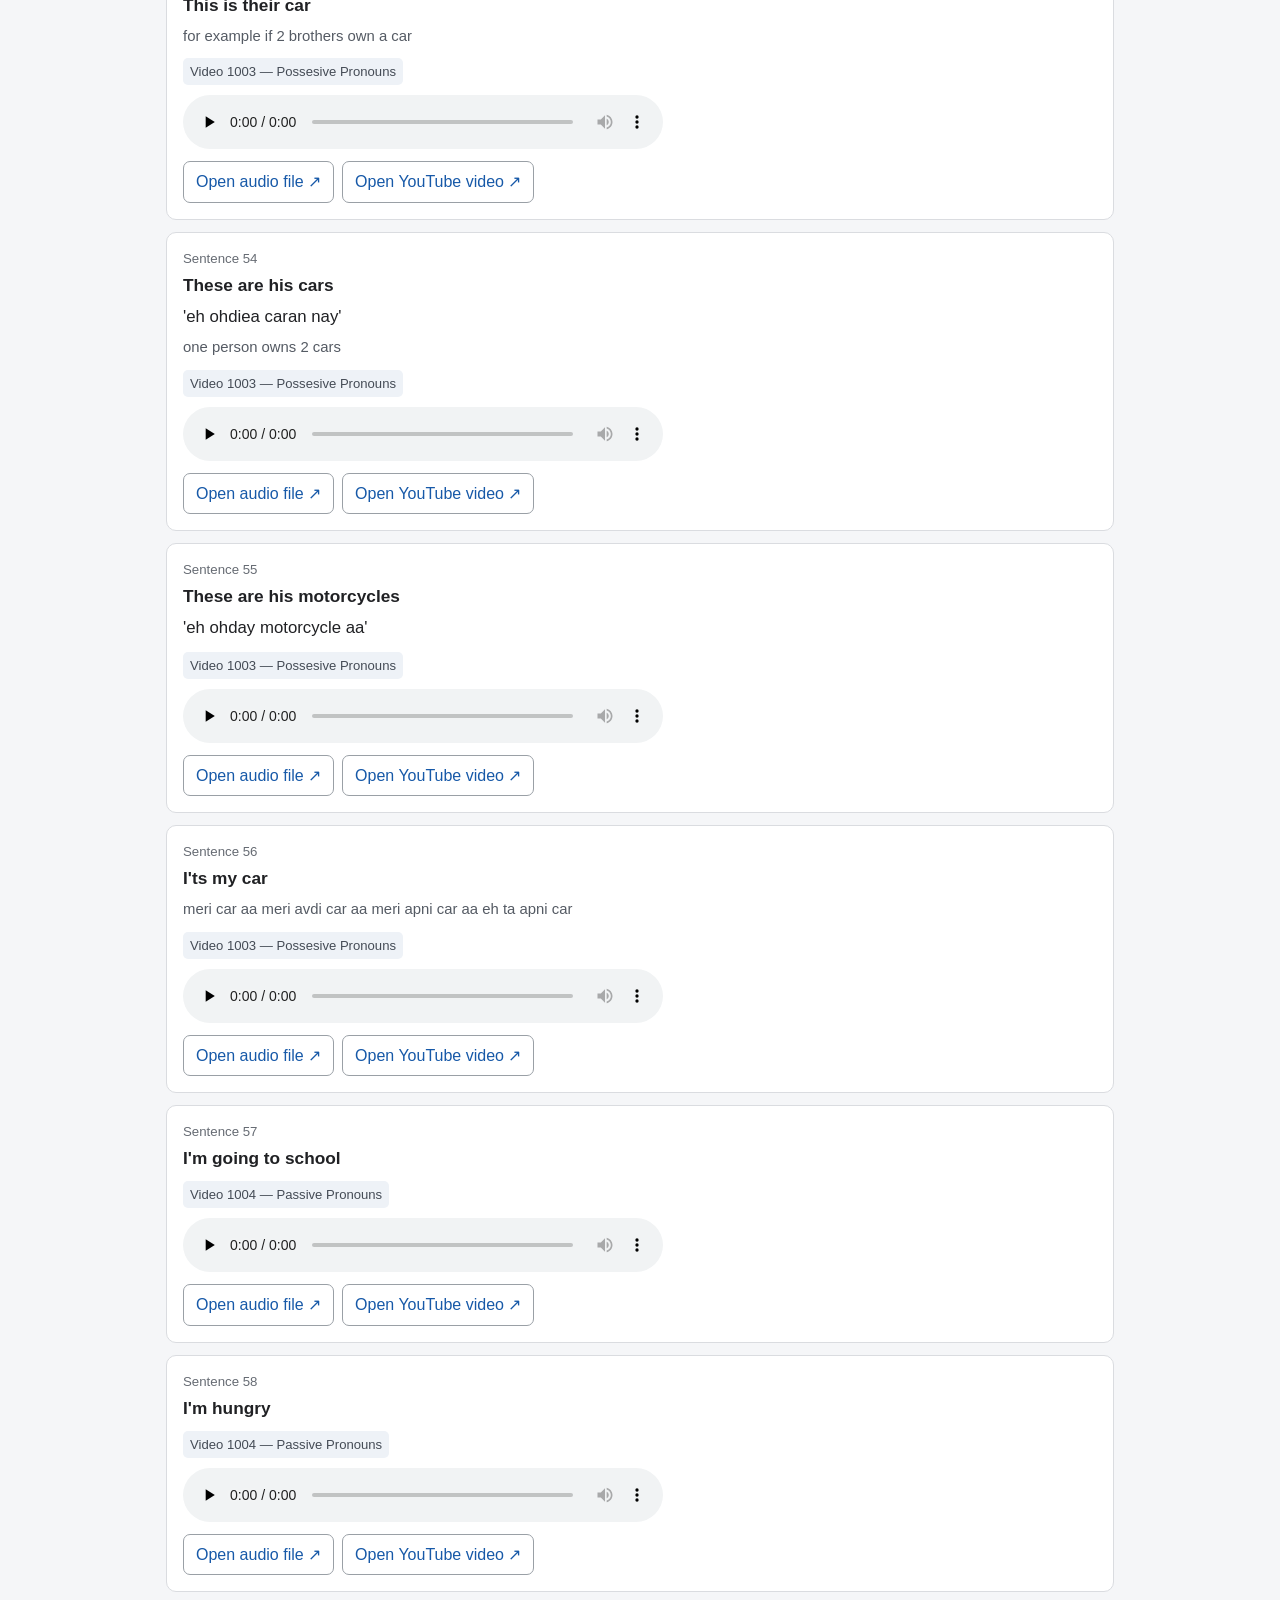
==== commit 160fb3ae: "Update index.html" ====
--- a/index.html
+++ b/index.html
@@ -10,6 +10,7 @@
   <header class="page-header">
     <h1>Punjabi Learning Library</h1>
     <p class="muted">Your personal library of example sentences and audio.</p>
+	<a href="practice.html" class="button-link" style="margin-top: 10px;">▶ Open Practice & Autoplay Mode</a>
   </header>
 
   <main>
